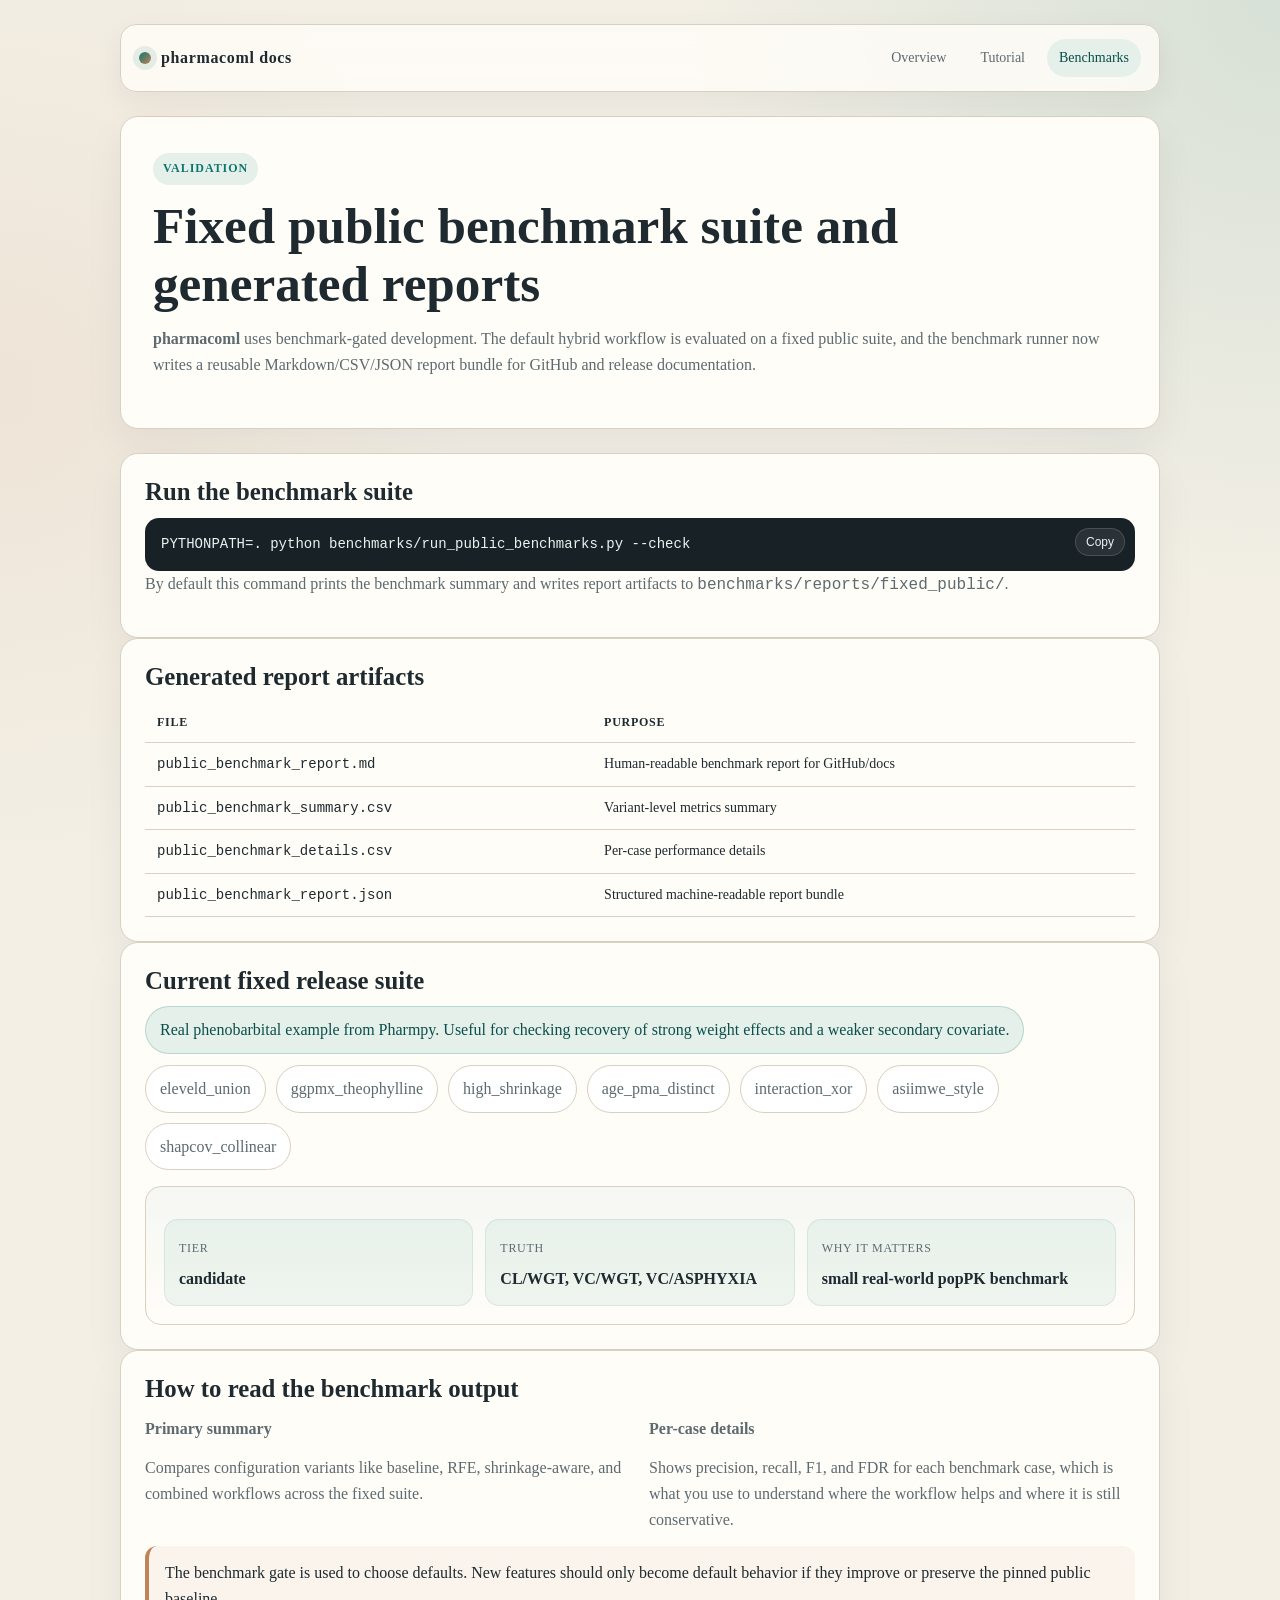
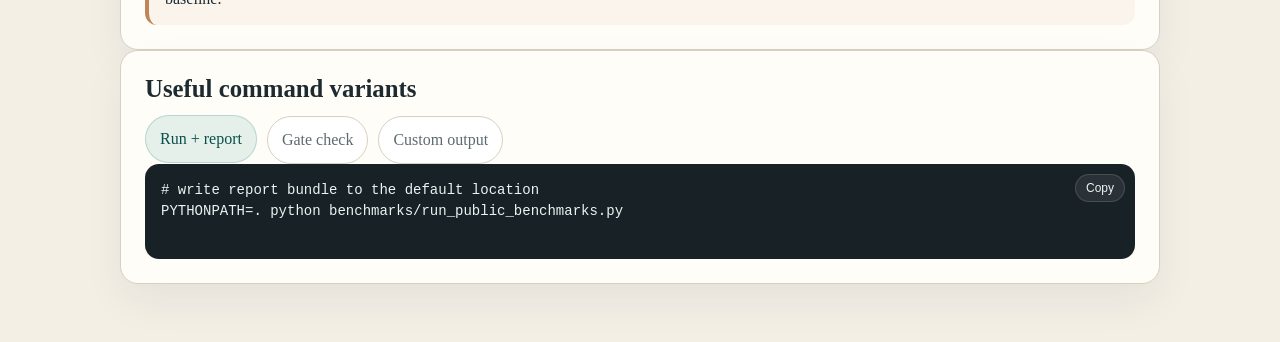
==== docs/benchmarks.html @ c028b710 "Initial release" ====
<!DOCTYPE html>
<html lang="en">
<head>
  <meta charset="utf-8">
  <meta name="viewport" content="width=device-width, initial-scale=1">
  <title>pharmacoml Benchmarks</title>
  <link rel="stylesheet" href="site.css">
  <script defer src="site.js"></script>
</head>
<body>
  <div class="page">
    <div class="topbar">
      <div class="topbar-inner">
        <a class="brand" href="index.html">
          <span class="brand-mark"></span>
          <span>pharmacoml docs</span>
        </a>
        <nav class="nav">
          <a href="index.html">Overview</a>
          <a href="tutorial.html">Tutorial</a>
          <a class="active" href="benchmarks.html">Benchmarks</a>
        </nav>
      </div>
    </div>

    <section class="hero">
      <div class="eyebrow">Validation</div>
      <h1>Fixed public benchmark suite and generated reports</h1>
      <p>
        <strong>pharmacoml</strong> uses benchmark-gated development. The default
        hybrid workflow is evaluated on a fixed public suite, and the benchmark
        runner now writes a reusable Markdown/CSV/JSON report bundle for GitHub
        and release documentation.
      </p>
    </section>

    <section class="card">
      <div class="section-head">
        <h2>Run the benchmark suite</h2>
      </div>
      <pre><code>PYTHONPATH=. python benchmarks/run_public_benchmarks.py --check</code></pre>
      <p>
        By default this command prints the benchmark summary and writes report
        artifacts to <code>benchmarks/reports/fixed_public/</code>.
      </p>
    </section>

    <section class="card">
      <div class="section-head">
        <h2>Generated report artifacts</h2>
      </div>
      <table class="mini-table">
        <thead>
          <tr>
            <th>File</th>
            <th>Purpose</th>
          </tr>
        </thead>
        <tbody>
          <tr>
            <td><code>public_benchmark_report.md</code></td>
            <td>Human-readable benchmark report for GitHub/docs</td>
          </tr>
          <tr>
            <td><code>public_benchmark_summary.csv</code></td>
            <td>Variant-level metrics summary</td>
          </tr>
          <tr>
            <td><code>public_benchmark_details.csv</code></td>
            <td>Per-case performance details</td>
          </tr>
          <tr>
            <td><code>public_benchmark_report.json</code></td>
            <td>Structured machine-readable report bundle</td>
          </tr>
        </tbody>
      </table>
    </section>

    <section class="card">
      <div class="section-head">
        <h2>Current fixed release suite</h2>
      </div>
      <div class="interactive-shell" data-benchmark-explorer>
        <div class="chip-row">
          <button class="chip active" type="button" data-benchmark-case data-case-title="pheno" data-case-summary="Real phenobarbital example from Pharmpy. Useful for checking recovery of strong weight effects and a weaker secondary covariate." data-case-tier="candidate" data-case-truth="CL/WGT, VC/WGT, VC/ASPHYXIA" data-case-reason="small real-world popPK benchmark">pheno</button>
          <button class="chip" type="button" data-benchmark-case data-case-title="eleveld_union" data-case-summary="Large public propofol benchmark used as a union-level covariate recovery check against the published implemented model." data-case-tier="confirmed" data-case-truth="AGE, WGT, HGT, M1F2, A1V2, TECH, PMA" data-case-reason="strong large-scale real-data agreement">eleveld_union</button>
          <button class="chip" type="button" data-benchmark-case data-case-title="ggpmx_theophylline" data-case-summary="Public Monolix-derived benchmark that helps reveal whether the workflow becomes too conservative on weaker clearance effects." data-case-tier="candidate" data-case-truth="V/WT0, CL/WT0, CL/AGE0, CL/SEX_1, CL/STUD_2" data-case-reason="stress test for weaker real effects">ggpmx_theophylline</button>
          <button class="chip" type="button" data-benchmark-case data-case-title="high_shrinkage_user_input" data-case-summary="Synthetic case with explicit user-supplied shrinkage to validate that unreliable parameters are penalized or suppressed correctly." data-case-tier="candidate" data-case-truth="CL/WT" data-case-reason="tests shrinkage-aware credibility logic">high_shrinkage</button>
          <button class="chip" type="button" data-benchmark-case data-case-title="age_pma_distinct" data-case-summary="Checks that highly correlated but biologically distinct variables like AGE and PMA can both survive the proxy-deduplication logic." data-case-tier="candidate" data-case-truth="CL/WT, CL/AGE, CL/PMA" data-case-reason="tests biology-aware proxy preservation">age_pma_distinct</button>
          <button class="chip" type="button" data-benchmark-case data-case-title="interaction_xor_screening" data-case-summary="Synthetic interaction case that verifies the post-RFE interaction pass can recover non-additive structure." data-case-tier="candidate" data-case-truth="CL/COPD__xor__SMK" data-case-reason="tests interaction screening">interaction_xor</button>
          <button class="chip" type="button" data-benchmark-case data-case-title="asiimwe_correlated_small_n" data-case-summary="Paper-style correlated-covariate simulation for small-to-moderate sample settings." data-case-tier="candidate" data-case-truth="scenario-specific correlated truth" data-case-reason="tests correlated-covariate behavior">asiimwe_style</button>
          <button class="chip" type="button" data-benchmark-case data-case-title="shapcov_collinear" data-case-summary="Collinear simulation aligned with the Shap-Cov-style validation framing." data-case-tier="candidate" data-case-truth="scenario-specific collinear truth" data-case-reason="tests shortlist behavior under collinearity">shapcov_collinear</button>
        </div>
        <div class="interactive-panel">
          <h3 data-case-title></h3>
          <p data-case-summary></p>
          <div class="metric-grid" data-case-metrics></div>
        </div>
      </div>
    </section>

    <section class="card">
      <div class="section-head">
        <h2>How to read the benchmark output</h2>
      </div>
      <div class="two-col">
        <div>
          <p><strong>Primary summary</strong></p>
          <p>
            Compares configuration variants like baseline, RFE, shrinkage-aware,
            and combined workflows across the fixed suite.
          </p>
        </div>
        <div>
          <p><strong>Per-case details</strong></p>
          <p>
            Shows precision, recall, F1, and FDR for each benchmark case, which
            is what you use to understand where the workflow helps and where it
            is still conservative.
          </p>
        </div>
      </div>
      <div class="callout">
        The benchmark gate is used to choose defaults. New features should only
        become default behavior if they improve or preserve the pinned public
        baseline.
      </div>
    </section>

    <section class="card">
      <div class="section-head">
        <h2>Useful command variants</h2>
      </div>
      <div data-tabs>
        <div class="tab-buttons">
          <button class="tab-button active" type="button" data-tab-target="cmd-run">Run + report</button>
          <button class="tab-button" type="button" data-tab-target="cmd-check">Gate check</button>
          <button class="tab-button" type="button" data-tab-target="cmd-custom">Custom output</button>
        </div>
        <div class="tab-panel" data-tab-panel="cmd-run">
          <pre><code># write report bundle to the default location
PYTHONPATH=. python benchmarks/run_public_benchmarks.py
          </code></pre>
        </div>
        <div class="tab-panel" data-tab-panel="cmd-check" hidden>
          <pre><code># run gate check
PYTHONPATH=. python benchmarks/run_public_benchmarks.py --check</code></pre>
        </div>
        <div class="tab-panel" data-tab-panel="cmd-custom" hidden>
          <pre><code># write report somewhere else
PYTHONPATH=. python benchmarks/run_public_benchmarks.py --report-dir docs/reports

# skip artifact generation
PYTHONPATH=. python benchmarks/run_public_benchmarks.py --no-report</code></pre>
        </div>
      </div>
    </section>
  </div>
</body>
</html>
---- docs/site.css ----
:root {
  --bg: #f3efe5;
  --paper: #fffdf8;
  --ink: #1e2a2f;
  --muted: #5d6a6f;
  --accent: #0f766e;
  --accent-dark: #0a4f4a;
  --accent-2: #c08457;
  --line: #d8d0c2;
  --soft: #e6f0eb;
  --code-bg: #182126;
  --code-ink: #eaf4f2;
  --nav-bg: rgba(255, 253, 248, 0.82);
}

* {
  box-sizing: border-box;
}

html {
  scroll-behavior: smooth;
}

body {
  margin: 0;
  font-family: Georgia, "Times New Roman", serif;
  color: var(--ink);
  background:
    radial-gradient(circle at top right, rgba(15, 118, 110, 0.12), transparent 26%),
    radial-gradient(circle at left 20%, rgba(192, 132, 87, 0.10), transparent 24%),
    var(--bg);
  line-height: 1.6;
}

a {
  color: var(--accent-dark);
}

.page {
  max-width: 1080px;
  margin: 0 auto;
  padding: 24px 20px 56px;
}

.topbar {
  position: sticky;
  top: 0;
  z-index: 20;
  margin-bottom: 24px;
  backdrop-filter: blur(14px);
}

.topbar-inner {
  display: flex;
  justify-content: space-between;
  align-items: center;
  gap: 16px;
  padding: 14px 18px;
  border: 1px solid var(--line);
  border-radius: 16px;
  background: var(--nav-bg);
  box-shadow: 0 10px 30px rgba(30, 42, 47, 0.06);
}

.brand {
  display: flex;
  align-items: center;
  gap: 10px;
  text-decoration: none;
  color: var(--ink);
  font-weight: 700;
  letter-spacing: 0.04em;
  text-transform: lowercase;
}

.brand-mark {
  width: 12px;
  height: 12px;
  border-radius: 999px;
  background: linear-gradient(135deg, var(--accent), var(--accent-2));
  box-shadow: 0 0 0 6px rgba(15, 118, 110, 0.10);
}

.nav {
  display: flex;
  flex-wrap: wrap;
  gap: 10px;
}

.nav a {
  padding: 8px 12px;
  border-radius: 999px;
  text-decoration: none;
  font-size: 14px;
  color: var(--muted);
  transition: background 0.2s ease, color 0.2s ease;
}

.nav a:hover,
.nav a.active {
  background: var(--soft);
  color: var(--accent-dark);
}

.hero,
.card,
.feature {
  background: var(--paper);
  border: 1px solid var(--line);
  border-radius: 18px;
  box-shadow: 0 18px 40px rgba(30, 42, 47, 0.06);
}

.hero {
  padding: 36px 32px;
  margin-bottom: 24px;
}

.eyebrow {
  display: inline-block;
  margin-bottom: 12px;
  padding: 6px 10px;
  border-radius: 999px;
  background: var(--soft);
  color: var(--accent);
  font-size: 12px;
  font-weight: 700;
  letter-spacing: 0.08em;
  text-transform: uppercase;
}

h1,
h2,
h3 {
  margin: 0 0 12px;
  line-height: 1.15;
}

h1 {
  font-size: clamp(2.2rem, 4vw, 3.5rem);
}

h2 {
  font-size: 1.55rem;
}

h3 {
  font-size: 1.1rem;
}

p {
  margin: 0 0 14px;
  color: var(--muted);
}

.hero-copy {
  max-width: 720px;
}

.grid {
  display: grid;
  grid-template-columns: repeat(auto-fit, minmax(260px, 1fr));
  gap: 18px;
  margin-top: 20px;
}

.stack {
  display: grid;
  gap: 18px;
}

.card,
.feature {
  padding: 24px;
}

.feature strong {
  color: var(--ink);
}

.kpis {
  display: grid;
  grid-template-columns: repeat(auto-fit, minmax(150px, 1fr));
  gap: 14px;
  margin-top: 20px;
}

.kpi {
  padding: 16px;
  border-radius: 14px;
  background: linear-gradient(180deg, rgba(15, 118, 110, 0.07), rgba(15, 118, 110, 0.02));
  border: 1px solid rgba(15, 118, 110, 0.12);
}

.kpi-value {
  display: block;
  font-size: 1.4rem;
  font-weight: 700;
  color: var(--ink);
}

.kpi-label {
  font-size: 0.85rem;
  color: var(--muted);
}

.two-col {
  display: grid;
  grid-template-columns: repeat(auto-fit, minmax(320px, 1fr));
  gap: 18px;
}

.callout {
  padding: 14px 16px;
  border-left: 4px solid var(--accent-2);
  background: rgba(192, 132, 87, 0.07);
  border-radius: 12px;
  color: var(--ink);
}

pre {
  margin: 0;
  padding: 16px;
  overflow-x: auto;
  border-radius: 14px;
  background: var(--code-bg);
  color: var(--code-ink);
  font-size: 14px;
  line-height: 1.5;
}

code {
  font-family: "SFMono-Regular", Menlo, Consolas, monospace;
}

.inline-code {
  padding: 2px 6px;
  border-radius: 6px;
  background: rgba(15, 118, 110, 0.08);
  color: var(--accent-dark);
}

.copy-wrap {
  position: relative;
}

.copy-button {
  position: absolute;
  top: 10px;
  right: 10px;
  border: 1px solid rgba(255, 255, 255, 0.14);
  background: rgba(255, 255, 255, 0.08);
  color: var(--code-ink);
  border-radius: 999px;
  padding: 6px 10px;
  font-size: 12px;
  cursor: pointer;
}

.copy-button:hover {
  background: rgba(255, 255, 255, 0.14);
}

ul,
ol {
  margin: 0;
  padding-left: 20px;
  color: var(--muted);
}

.section-head {
  margin-bottom: 12px;
}

.footer-note {
  margin-top: 18px;
  font-size: 14px;
  color: var(--muted);
}

.button-row {
  display: flex;
  flex-wrap: wrap;
  gap: 12px;
  margin-top: 22px;
}

.button {
  display: inline-flex;
  align-items: center;
  justify-content: center;
  padding: 11px 16px;
  border-radius: 999px;
  border: 1px solid var(--accent);
  background: var(--accent);
  color: #fff;
  text-decoration: none;
  font-weight: 700;
}

.button.secondary {
  background: transparent;
  color: var(--accent-dark);
  border-color: var(--line);
}

.interactive-shell {
  display: grid;
  gap: 16px;
}

.step-buttons,
.tab-buttons,
.chip-row {
  display: flex;
  flex-wrap: wrap;
  gap: 10px;
}

.step-button,
.tab-button,
.chip {
  appearance: none;
  border: 1px solid var(--line);
  background: #fff;
  color: var(--muted);
  border-radius: 999px;
  padding: 10px 14px;
  font: inherit;
  cursor: pointer;
  transition: background 0.2s ease, color 0.2s ease, border-color 0.2s ease, transform 0.2s ease;
}

.step-button:hover,
.tab-button:hover,
.chip:hover,
.step-button.active,
.tab-button.active,
.chip.active {
  background: var(--soft);
  color: var(--accent-dark);
  border-color: rgba(15, 118, 110, 0.22);
  transform: translateY(-1px);
}

.interactive-panel {
  padding: 18px;
  border-radius: 16px;
  border: 1px solid var(--line);
  background: linear-gradient(180deg, rgba(15, 118, 110, 0.04), rgba(255, 253, 248, 0.85));
}

.interactive-panel h3 {
  margin-bottom: 8px;
}

.metric-grid {
  display: grid;
  grid-template-columns: repeat(auto-fit, minmax(160px, 1fr));
  gap: 12px;
}

.metric-card {
  padding: 14px;
  border-radius: 14px;
  background: rgba(15, 118, 110, 0.06);
  border: 1px solid rgba(15, 118, 110, 0.10);
}

.metric-card strong {
  display: block;
  margin-top: 6px;
  color: var(--ink);
}

.metric-label {
  font-size: 12px;
  letter-spacing: 0.06em;
  text-transform: uppercase;
  color: var(--muted);
}

[hidden] {
  display: none !important;
}

.mini-table {
  width: 100%;
  border-collapse: collapse;
  font-size: 14px;
}

.mini-table th,
.mini-table td {
  padding: 10px 12px;
  text-align: left;
  border-bottom: 1px solid var(--line);
  vertical-align: top;
}

.mini-table th {
  color: var(--ink);
  font-size: 12px;
  letter-spacing: 0.06em;
  text-transform: uppercase;
}

.muted {
  color: var(--muted);
}

@media (max-width: 720px) {
  .page {
    padding: 16px 14px 42px;
  }

  .hero,
  .card,
  .feature {
    padding: 20px;
  }

  .topbar-inner {
    align-items: flex-start;
    flex-direction: column;
  }
}
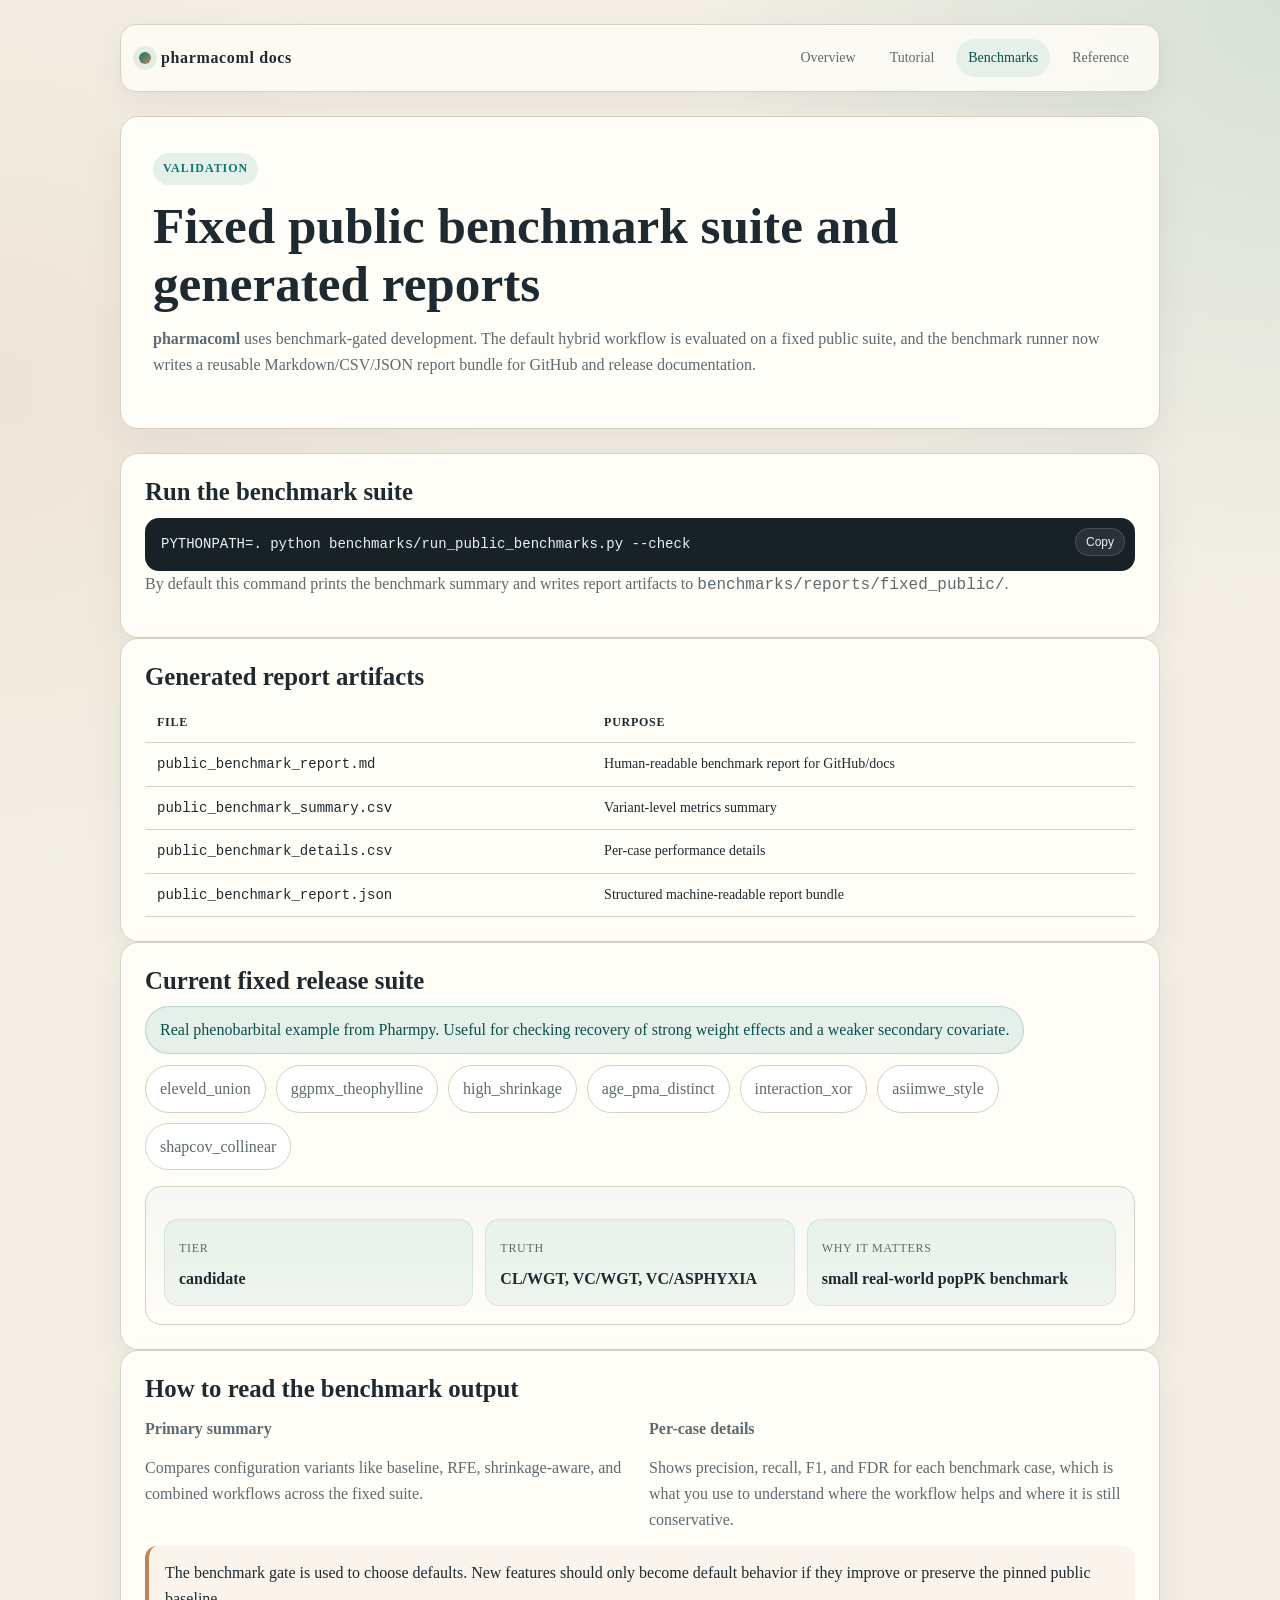
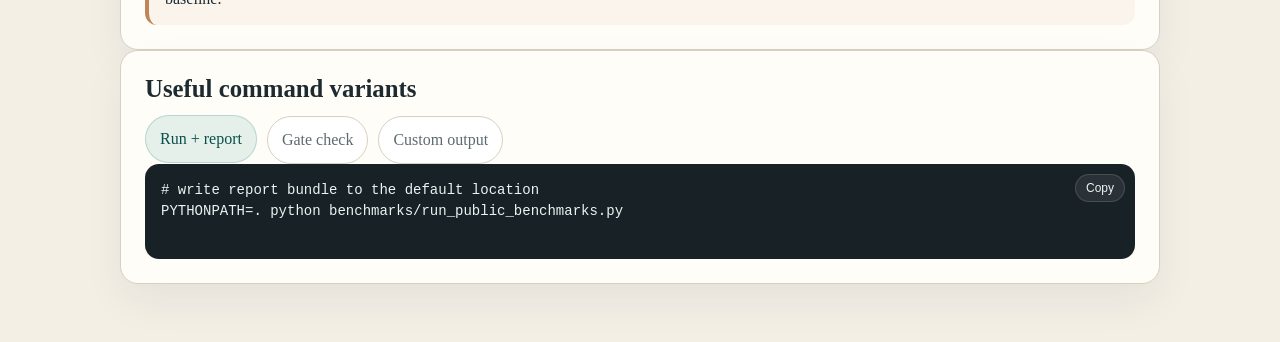
==== commit 4c6f5c1a: "Add detailed reference docs page" ====
--- a/docs/benchmarks.html
+++ b/docs/benchmarks.html
@@ -19,6 +19,7 @@
           <a href="index.html">Overview</a>
           <a href="tutorial.html">Tutorial</a>
           <a class="active" href="benchmarks.html">Benchmarks</a>
+          <a href="reference.html">Reference</a>
         </nav>
       </div>
     </div>
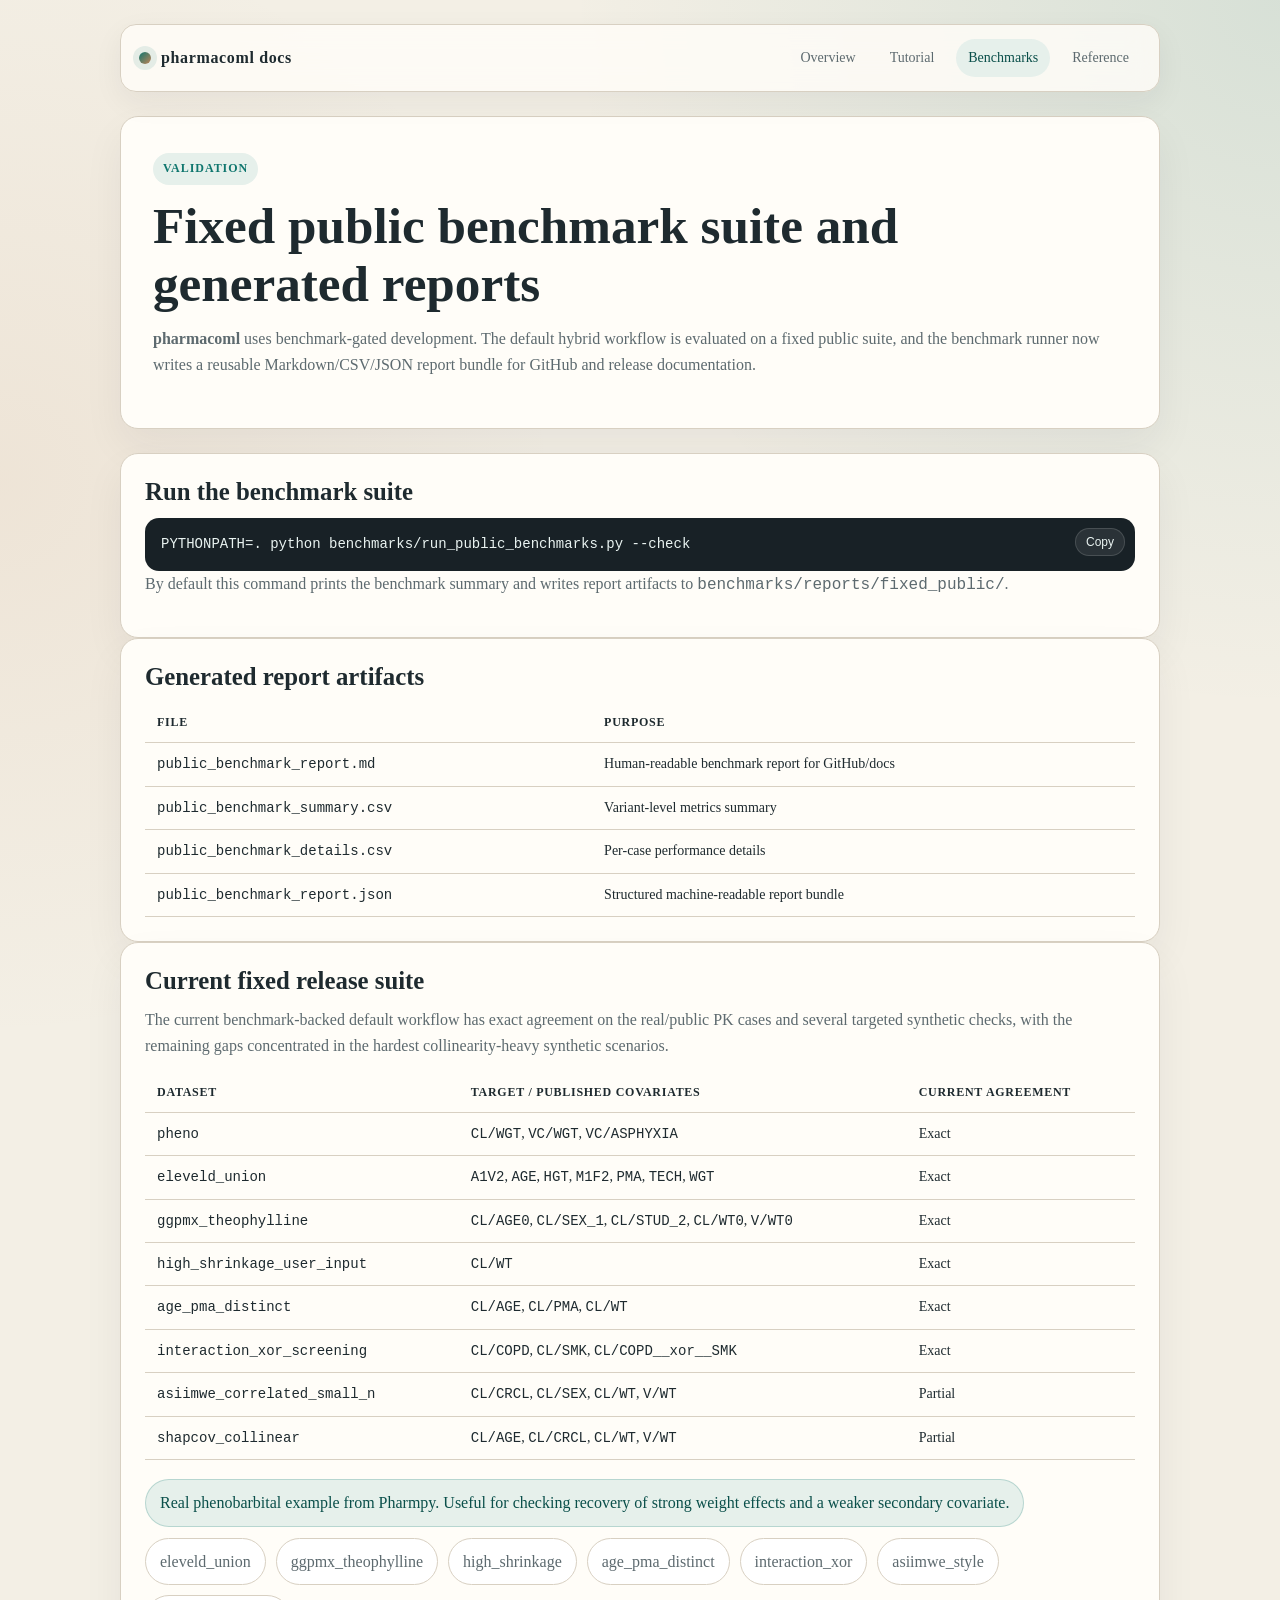
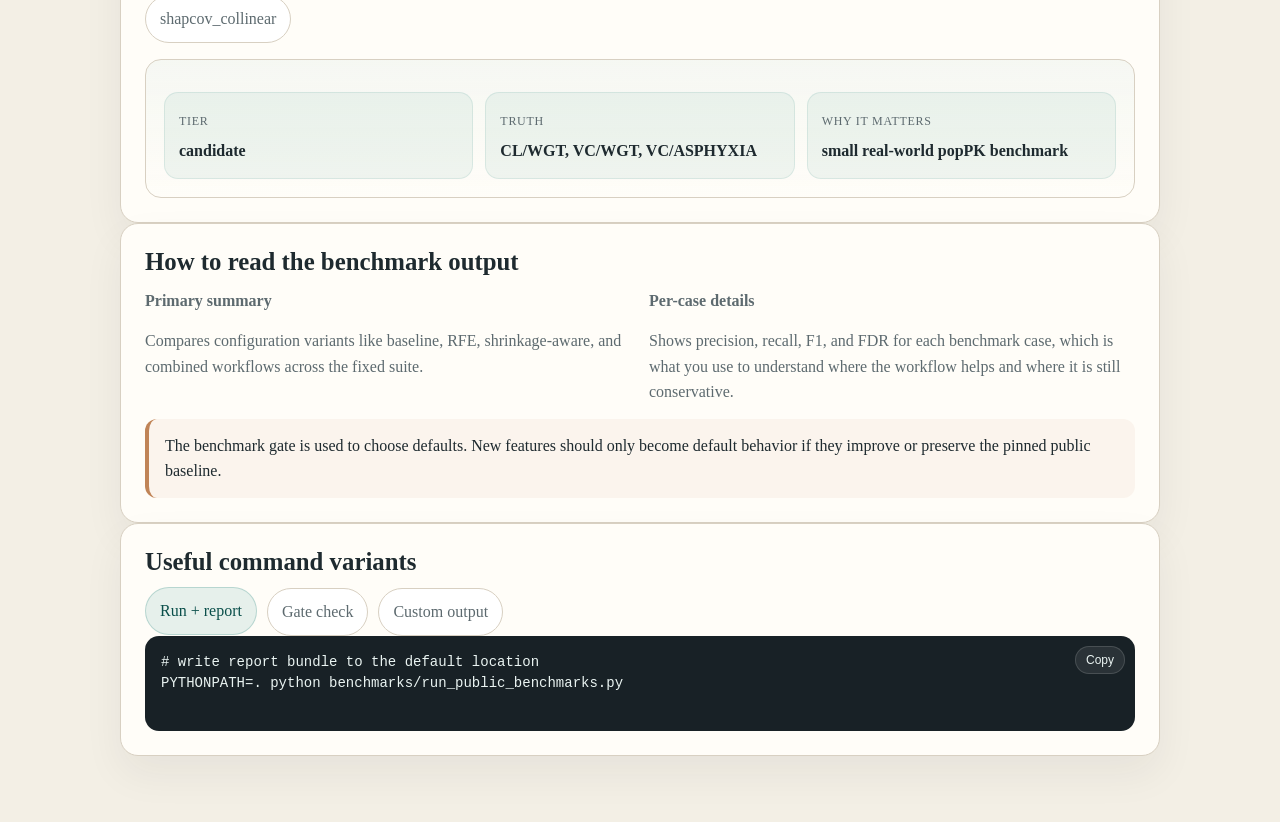
==== commit 55c9a567: "Add benchmark agreement summaries to docs" ====
--- a/docs/benchmarks.html
+++ b/docs/benchmarks.html
@@ -82,6 +82,63 @@
       <div class="section-head">
         <h2>Current fixed release suite</h2>
       </div>
+      <p>
+        The current benchmark-backed default workflow has exact agreement on the
+        real/public PK cases and several targeted synthetic checks, with the
+        remaining gaps concentrated in the hardest collinearity-heavy synthetic
+        scenarios.
+      </p>
+      <table class="mini-table" style="margin-bottom: 1.25rem;">
+        <thead>
+          <tr>
+            <th>Dataset</th>
+            <th>Target / published covariates</th>
+            <th>Current agreement</th>
+          </tr>
+        </thead>
+        <tbody>
+          <tr>
+            <td><code>pheno</code></td>
+            <td><code>CL/WGT</code>, <code>VC/WGT</code>, <code>VC/ASPHYXIA</code></td>
+            <td>Exact</td>
+          </tr>
+          <tr>
+            <td><code>eleveld_union</code></td>
+            <td><code>A1V2</code>, <code>AGE</code>, <code>HGT</code>, <code>M1F2</code>, <code>PMA</code>, <code>TECH</code>, <code>WGT</code></td>
+            <td>Exact</td>
+          </tr>
+          <tr>
+            <td><code>ggpmx_theophylline</code></td>
+            <td><code>CL/AGE0</code>, <code>CL/SEX_1</code>, <code>CL/STUD_2</code>, <code>CL/WT0</code>, <code>V/WT0</code></td>
+            <td>Exact</td>
+          </tr>
+          <tr>
+            <td><code>high_shrinkage_user_input</code></td>
+            <td><code>CL/WT</code></td>
+            <td>Exact</td>
+          </tr>
+          <tr>
+            <td><code>age_pma_distinct</code></td>
+            <td><code>CL/AGE</code>, <code>CL/PMA</code>, <code>CL/WT</code></td>
+            <td>Exact</td>
+          </tr>
+          <tr>
+            <td><code>interaction_xor_screening</code></td>
+            <td><code>CL/COPD</code>, <code>CL/SMK</code>, <code>CL/COPD__xor__SMK</code></td>
+            <td>Exact</td>
+          </tr>
+          <tr>
+            <td><code>asiimwe_correlated_small_n</code></td>
+            <td><code>CL/CRCL</code>, <code>CL/SEX</code>, <code>CL/WT</code>, <code>V/WT</code></td>
+            <td>Partial</td>
+          </tr>
+          <tr>
+            <td><code>shapcov_collinear</code></td>
+            <td><code>CL/AGE</code>, <code>CL/CRCL</code>, <code>CL/WT</code>, <code>V/WT</code></td>
+            <td>Partial</td>
+          </tr>
+        </tbody>
+      </table>
       <div class="interactive-shell" data-benchmark-explorer>
         <div class="chip-row">
           <button class="chip active" type="button" data-benchmark-case data-case-title="pheno" data-case-summary="Real phenobarbital example from Pharmpy. Useful for checking recovery of strong weight effects and a weaker secondary covariate." data-case-tier="candidate" data-case-truth="CL/WGT, VC/WGT, VC/ASPHYXIA" data-case-reason="small real-world popPK benchmark">pheno</button>
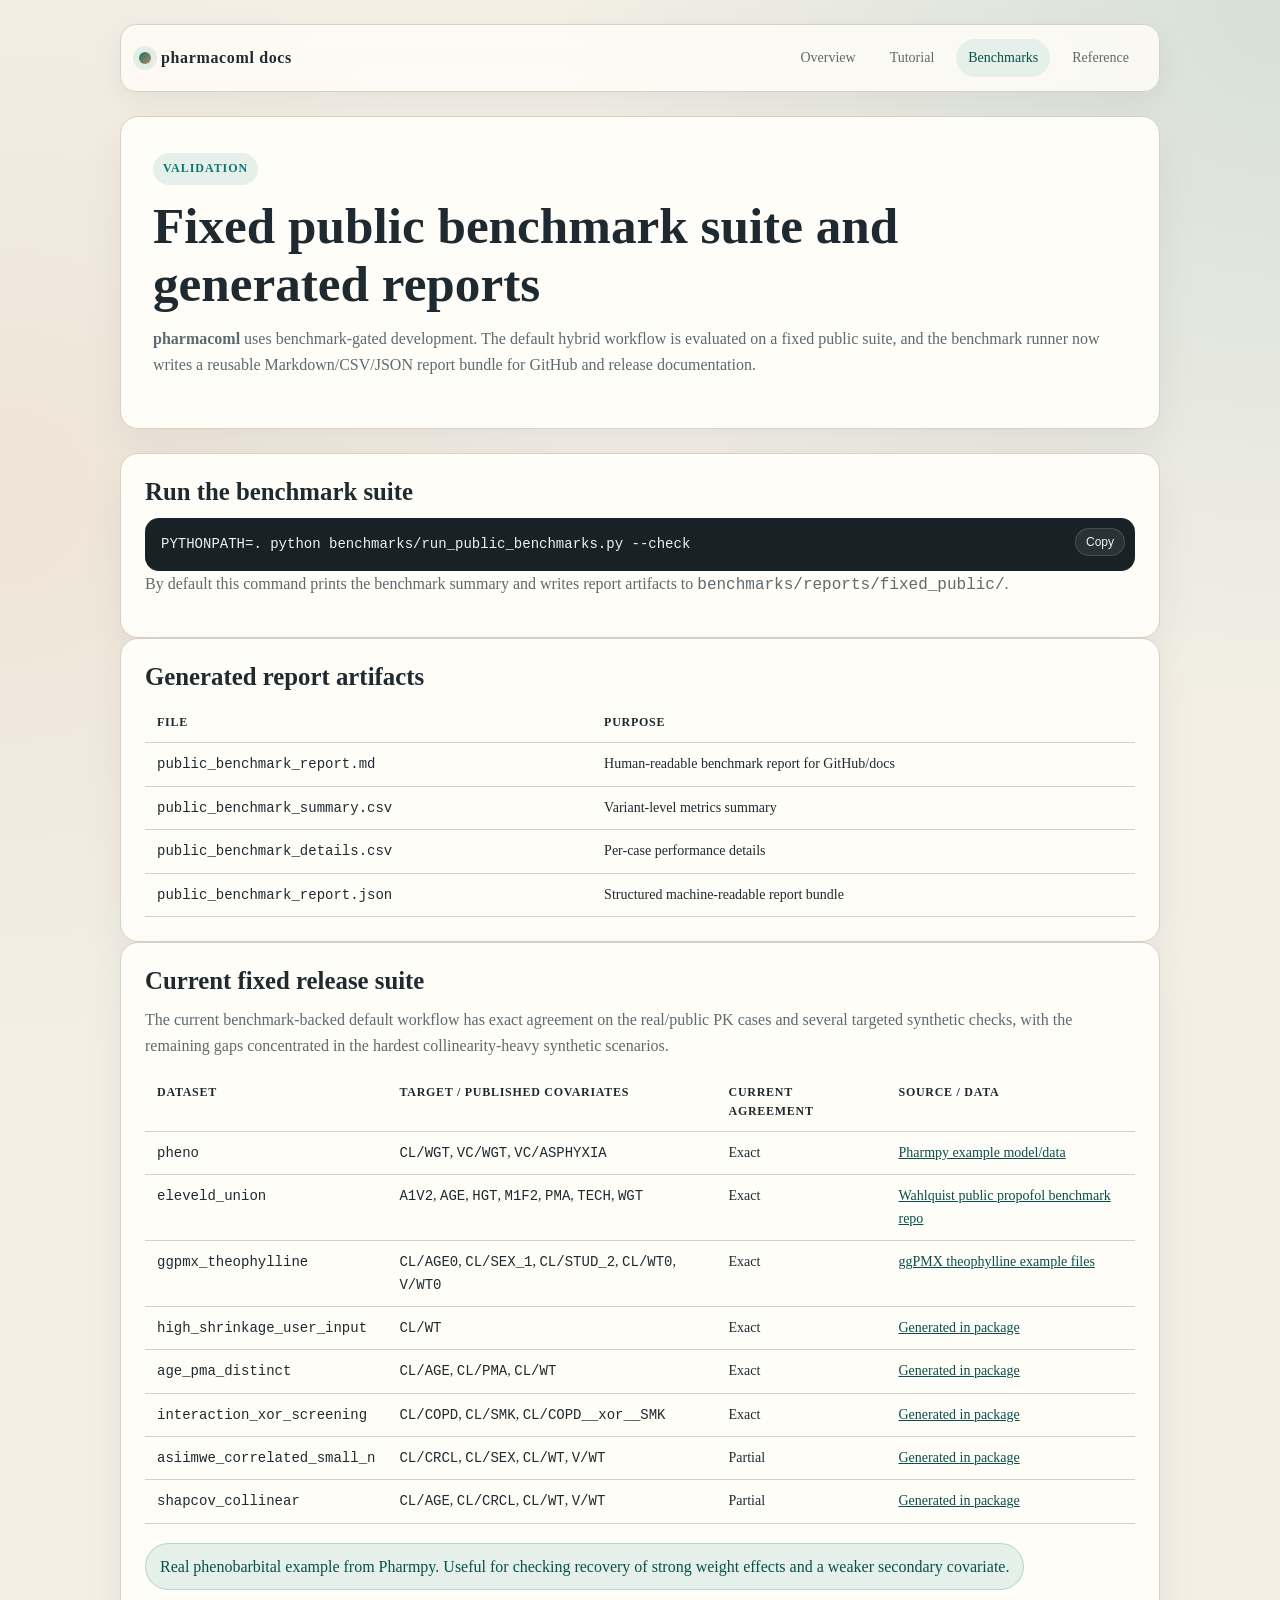
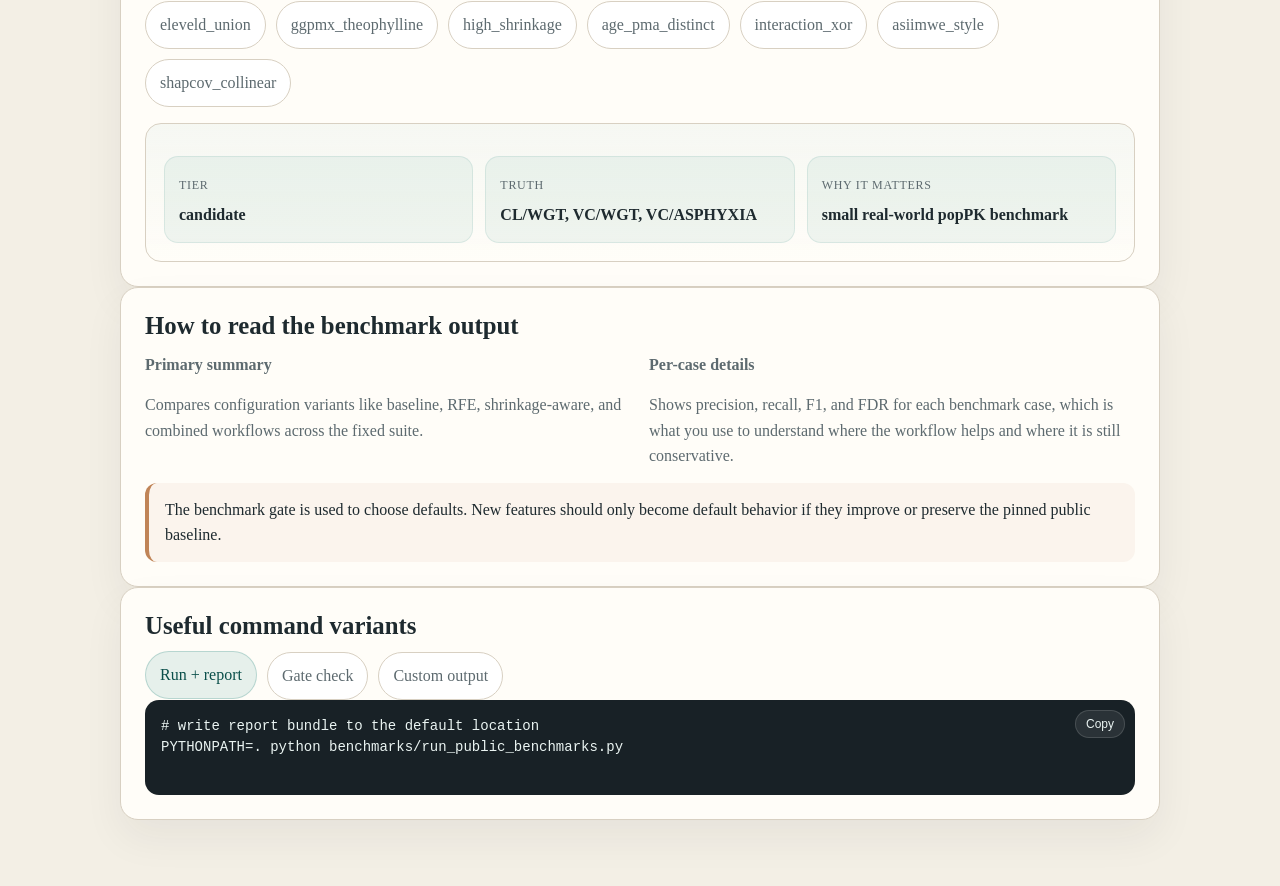
==== commit 05427dc2: "Add benchmark source links to docs" ====
--- a/docs/benchmarks.html
+++ b/docs/benchmarks.html
@@ -94,6 +94,7 @@
             <th>Dataset</th>
             <th>Target / published covariates</th>
             <th>Current agreement</th>
+            <th>Source / data</th>
           </tr>
         </thead>
         <tbody>
@@ -101,41 +102,49 @@
             <td><code>pheno</code></td>
             <td><code>CL/WGT</code>, <code>VC/WGT</code>, <code>VC/ASPHYXIA</code></td>
             <td>Exact</td>
+            <td><a href="https://pharmpy.github.io/latest/modeling.html#loading-example-models">Pharmpy example model/data</a></td>
           </tr>
           <tr>
             <td><code>eleveld_union</code></td>
             <td><code>A1V2</code>, <code>AGE</code>, <code>HGT</code>, <code>M1F2</code>, <code>PMA</code>, <code>TECH</code>, <code>WGT</code></td>
             <td>Exact</td>
+            <td><a href="https://github.com/wahlquisty/learning-pharmacometric-covariate-structures">Wahlquist public propofol benchmark repo</a></td>
           </tr>
           <tr>
             <td><code>ggpmx_theophylline</code></td>
             <td><code>CL/AGE0</code>, <code>CL/SEX_1</code>, <code>CL/STUD_2</code>, <code>CL/WT0</code>, <code>V/WT0</code></td>
             <td>Exact</td>
+            <td><a href="https://github.com/ggPMXdevelopment/ggPMX/tree/master/inst/testdata/theophylline">ggPMX theophylline example files</a></td>
           </tr>
           <tr>
             <td><code>high_shrinkage_user_input</code></td>
             <td><code>CL/WT</code></td>
             <td>Exact</td>
+            <td><a href="https://github.com/s-rani1/pharmacoml/blob/main/pharmacoml/covselect/public_benchmarks.py">Generated in package</a></td>
           </tr>
           <tr>
             <td><code>age_pma_distinct</code></td>
             <td><code>CL/AGE</code>, <code>CL/PMA</code>, <code>CL/WT</code></td>
             <td>Exact</td>
+            <td><a href="https://github.com/s-rani1/pharmacoml/blob/main/pharmacoml/covselect/public_benchmarks.py">Generated in package</a></td>
           </tr>
           <tr>
             <td><code>interaction_xor_screening</code></td>
             <td><code>CL/COPD</code>, <code>CL/SMK</code>, <code>CL/COPD__xor__SMK</code></td>
             <td>Exact</td>
+            <td><a href="https://github.com/s-rani1/pharmacoml/blob/main/pharmacoml/covselect/public_benchmarks.py">Generated in package</a></td>
           </tr>
           <tr>
             <td><code>asiimwe_correlated_small_n</code></td>
             <td><code>CL/CRCL</code>, <code>CL/SEX</code>, <code>CL/WT</code>, <code>V/WT</code></td>
             <td>Partial</td>
+            <td><a href="https://github.com/s-rani1/pharmacoml/blob/main/pharmacoml/covselect/public_benchmarks.py">Generated in package</a></td>
           </tr>
           <tr>
             <td><code>shapcov_collinear</code></td>
             <td><code>CL/AGE</code>, <code>CL/CRCL</code>, <code>CL/WT</code>, <code>V/WT</code></td>
             <td>Partial</td>
+            <td><a href="https://github.com/s-rani1/pharmacoml/blob/main/pharmacoml/covselect/public_benchmarks.py">Generated in package</a></td>
           </tr>
         </tbody>
       </table>
